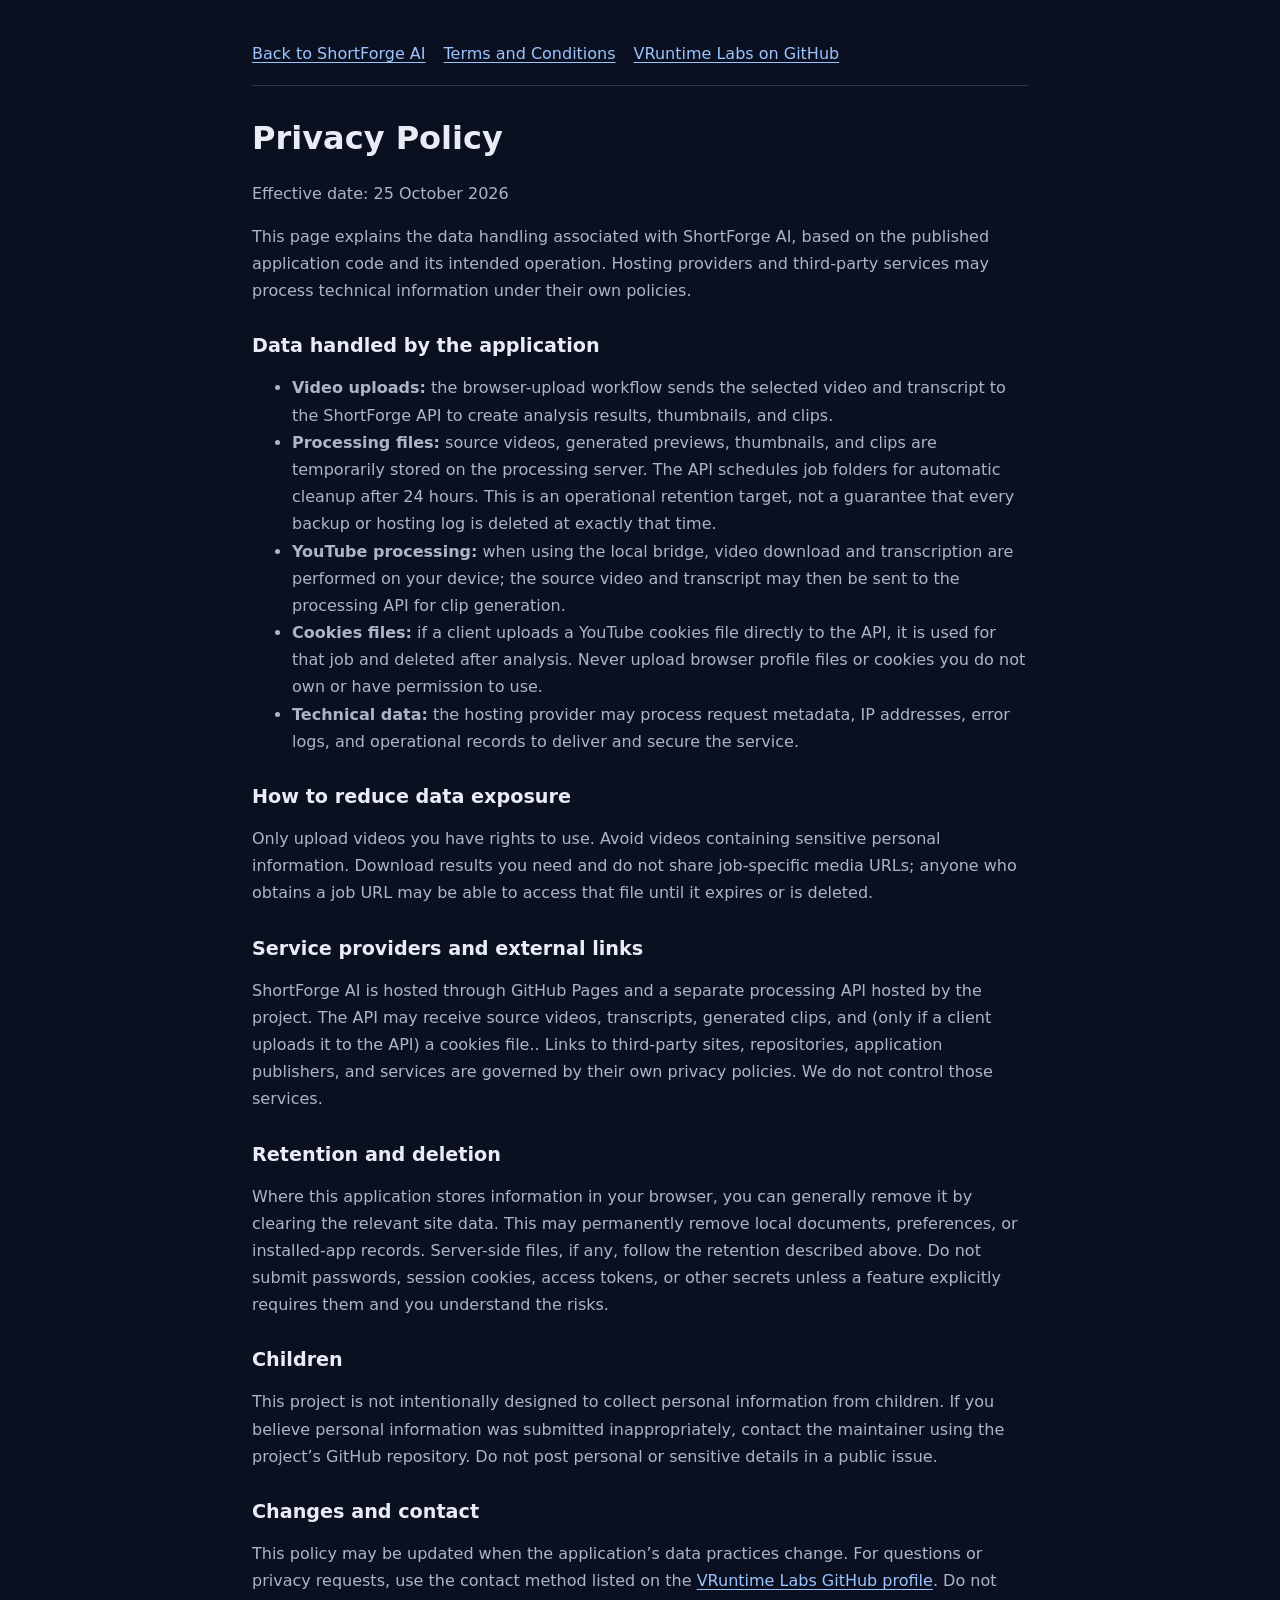
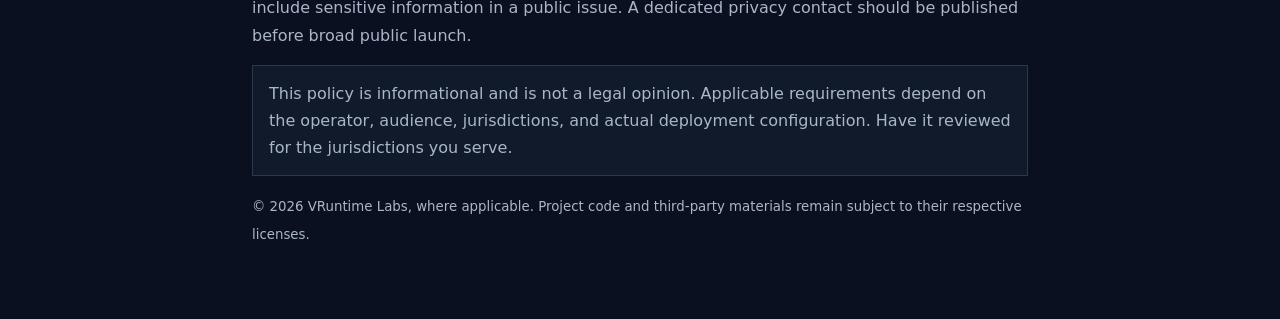
==== privacy.html @ 400a758c "Add project privacy policy" ====
<!doctype html>
<html lang="en">
<head>
  <meta charset="utf-8">
  <meta name="viewport" content="width=device-width, initial-scale=1">
  <meta name="theme-color" content="#0b1020">
  <meta name="description" content="ShortForge AI privacy policy.">
  <title>Privacy Policy | ShortForge AI</title>
  <style>
    :root{color-scheme:dark;--bg:#0b1020;--panel:#111a2b;--text:#e8edf5;--muted:#aab6c8;--line:#2b374b;--link:#9cc4ff}
    *{box-sizing:border-box}body{margin:0;background:var(--bg);color:var(--text);font:16px/1.7 system-ui,-apple-system,Segoe UI,sans-serif}
    main{max-width:820px;margin:0 auto;padding:40px 22px 72px}nav{display:flex;gap:18px;flex-wrap:wrap;border-bottom:1px solid var(--line);padding-bottom:18px;margin-bottom:32px}
    a{color:var(--link);text-underline-offset:3px}h1,h2{line-height:1.25}h1{font-size:2rem}h2{font-size:1.2rem;margin-top:30px}p,li{color:var(--muted)}.notice{border:1px solid var(--line);padding:14px 16px;background:var(--panel)}small{color:var(--muted)}
  </style>
</head>
<body><main>
  <nav><a href="./">Back to ShortForge AI</a><a href="./terms.html">Terms and Conditions</a><a href="https://github.com/vruntime-labs">VRuntime Labs on GitHub</a></nav>
  <h1>Privacy Policy</h1>
  <p>Effective date: 25 October 2026</p>
  <p>This page explains the data handling associated with ShortForge AI, based on the published application code and its intended operation. Hosting providers and third-party services may process technical information under their own policies.</p>
  <h2>Data handled by the application</h2>
  <ul>
    <li><strong>Video uploads:</strong> the browser-upload workflow sends the selected video and transcript to the ShortForge API to create analysis results, thumbnails, and clips.</li>
    <li><strong>Processing files:</strong> source videos, generated previews, thumbnails, and clips are temporarily stored on the processing server. The API schedules job folders for automatic cleanup after 24 hours. This is an operational retention target, not a guarantee that every backup or hosting log is deleted at exactly that time.</li>
    <li><strong>YouTube processing:</strong> when using the local bridge, video download and transcription are performed on your device; the source video and transcript may then be sent to the processing API for clip generation.</li>
    <li><strong>Cookies files:</strong> if a client uploads a YouTube cookies file directly to the API, it is used for that job and deleted after analysis. Never upload browser profile files or cookies you do not own or have permission to use.</li>
    <li><strong>Technical data:</strong> the hosting provider may process request metadata, IP addresses, error logs, and operational records to deliver and secure the service.</li>
  </ul>
  <h2>How to reduce data exposure</h2><p>Only upload videos you have rights to use. Avoid videos containing sensitive personal information. Download results you need and do not share job-specific media URLs; anyone who obtains a job URL may be able to access that file until it expires or is deleted.</p>
  <h2>Service providers and external links</h2>
  <p>ShortForge AI is hosted through GitHub Pages and a separate processing API hosted by the project. The API may receive source videos, transcripts, generated clips, and (only if a client uploads it to the API) a cookies file.. Links to third-party sites, repositories, application publishers, and services are governed by their own privacy policies. We do not control those services.</p>
  <h2>Retention and deletion</h2>
  <p>Where this application stores information in your browser, you can generally remove it by clearing the relevant site data. This may permanently remove local documents, preferences, or installed-app records. Server-side files, if any, follow the retention described above. Do not submit passwords, session cookies, access tokens, or other secrets unless a feature explicitly requires them and you understand the risks.</p>
  <h2>Children</h2>
  <p>This project is not intentionally designed to collect personal information from children. If you believe personal information was submitted inappropriately, contact the maintainer using the project’s GitHub repository. Do not post personal or sensitive details in a public issue.</p>
  <h2>Changes and contact</h2>
  <p>This policy may be updated when the application’s data practices change. For questions or privacy requests, use the contact method listed on the <a href="https://github.com/vruntime-labs">VRuntime Labs GitHub profile</a>. Do not include sensitive information in a public issue. A dedicated privacy contact should be published before broad public launch.</p>
  <p class="notice">This policy is informational and is not a legal opinion. Applicable requirements depend on the operator, audience, jurisdictions, and actual deployment configuration. Have it reviewed for the jurisdictions you serve.</p>
  <small>© 2026 VRuntime Labs, where applicable. Project code and third-party materials remain subject to their respective licenses.</small>
</main></body></html>
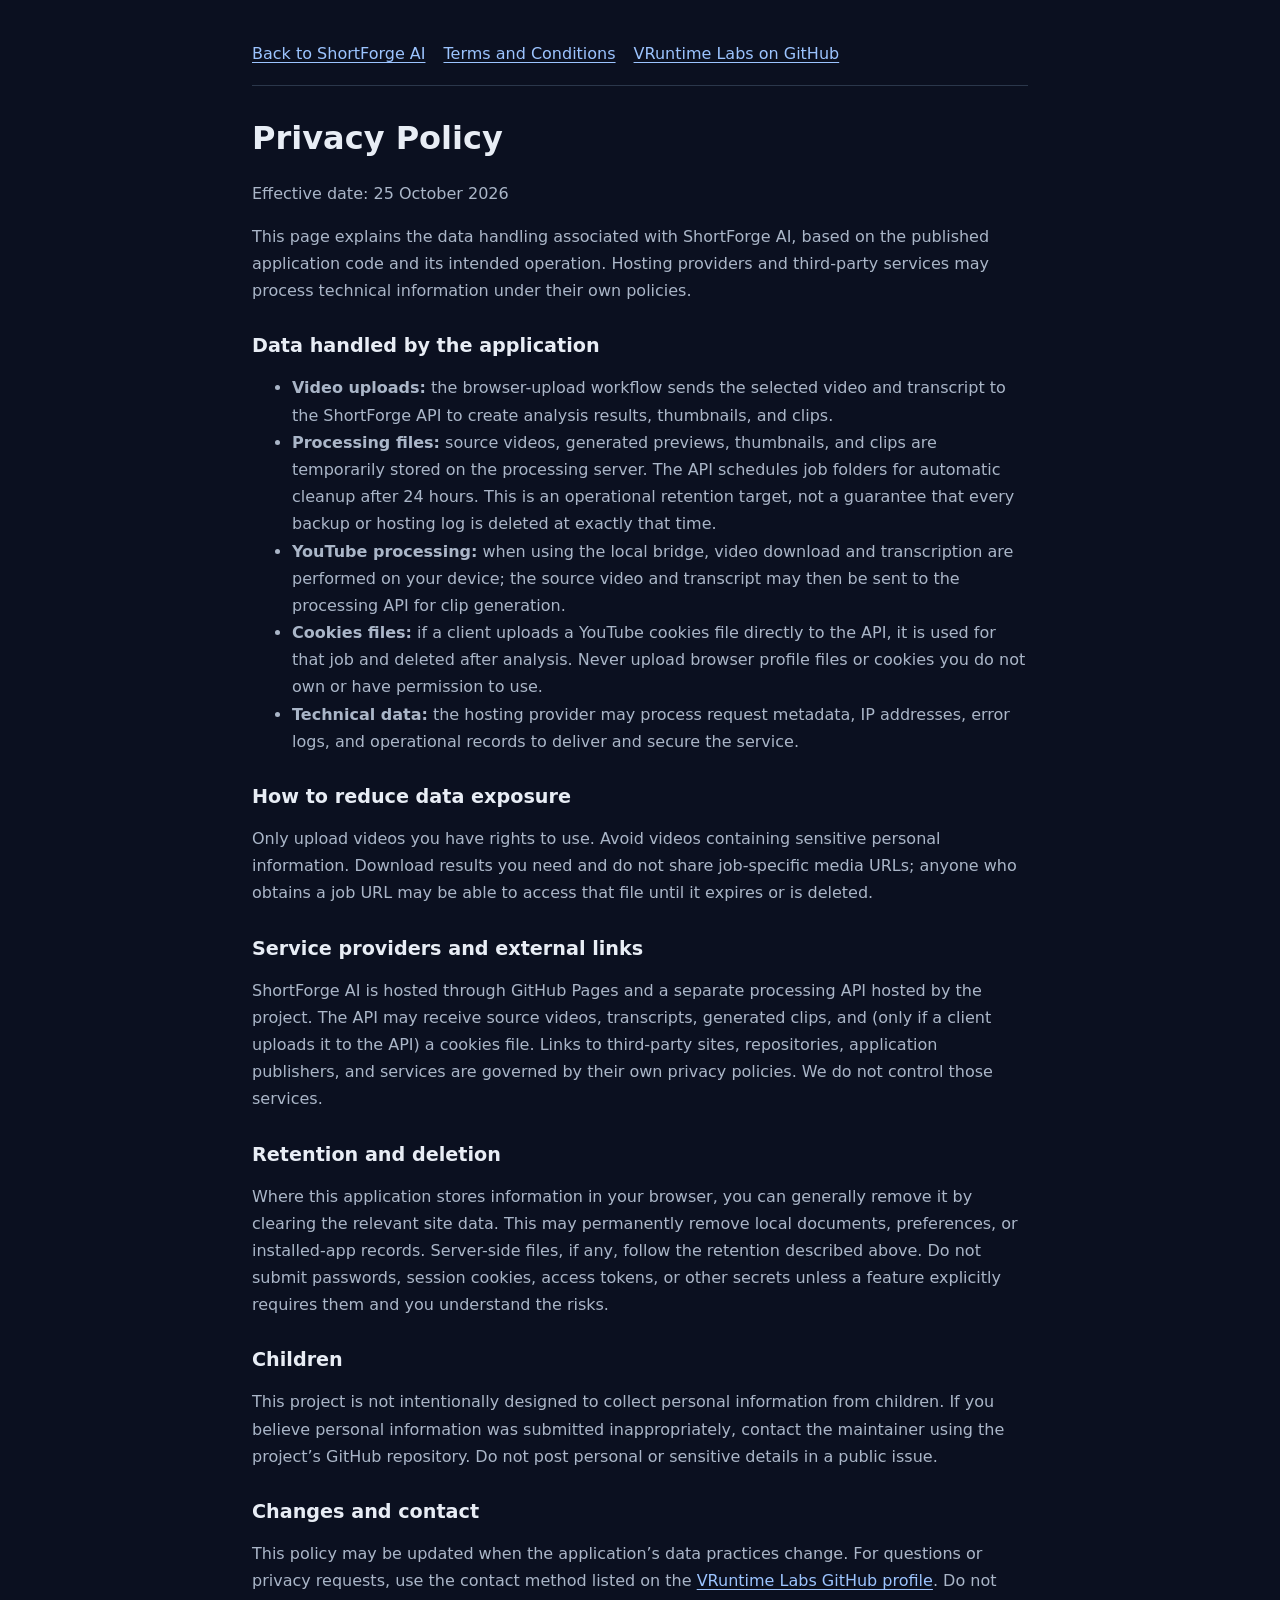
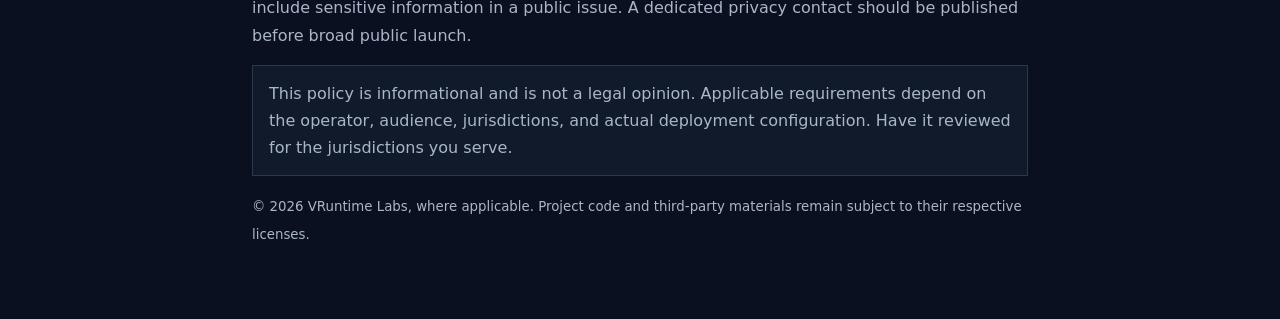
==== commit 6c9dbc59: "Polish privacy policy punctuation" ====
--- a/privacy.html
+++ b/privacy.html
@@ -28,7 +28,7 @@
   </ul>
   <h2>How to reduce data exposure</h2><p>Only upload videos you have rights to use. Avoid videos containing sensitive personal information. Download results you need and do not share job-specific media URLs; anyone who obtains a job URL may be able to access that file until it expires or is deleted.</p>
   <h2>Service providers and external links</h2>
-  <p>ShortForge AI is hosted through GitHub Pages and a separate processing API hosted by the project. The API may receive source videos, transcripts, generated clips, and (only if a client uploads it to the API) a cookies file.. Links to third-party sites, repositories, application publishers, and services are governed by their own privacy policies. We do not control those services.</p>
+  <p>ShortForge AI is hosted through GitHub Pages and a separate processing API hosted by the project. The API may receive source videos, transcripts, generated clips, and (only if a client uploads it to the API) a cookies file. Links to third-party sites, repositories, application publishers, and services are governed by their own privacy policies. We do not control those services.</p>
   <h2>Retention and deletion</h2>
   <p>Where this application stores information in your browser, you can generally remove it by clearing the relevant site data. This may permanently remove local documents, preferences, or installed-app records. Server-side files, if any, follow the retention described above. Do not submit passwords, session cookies, access tokens, or other secrets unless a feature explicitly requires them and you understand the risks.</p>
   <h2>Children</h2>
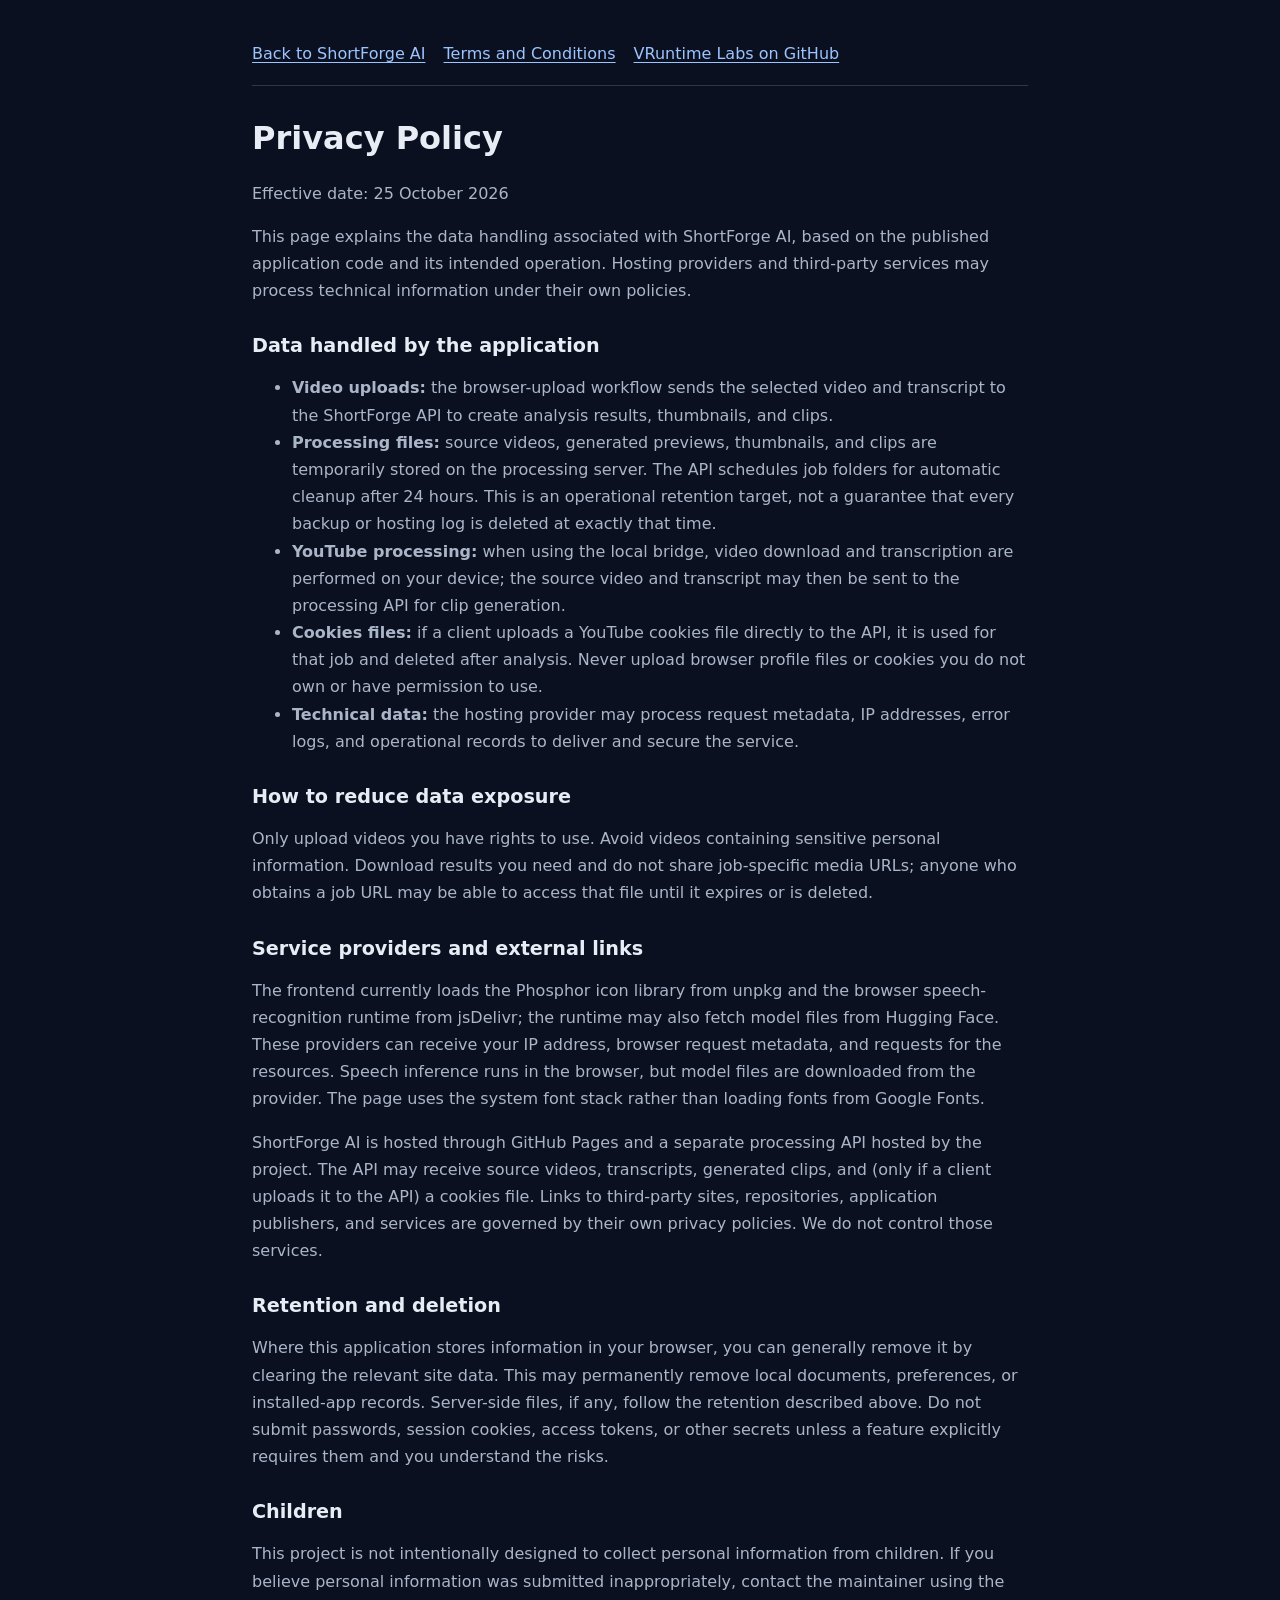
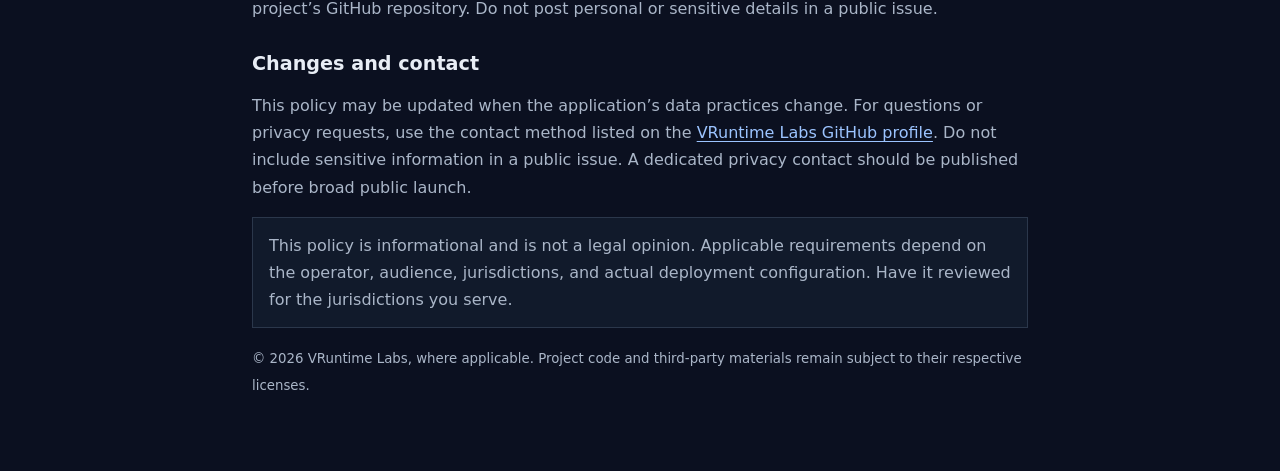
==== commit bf71f51b: "Disclose third-party frontend and model resource requests" ====
--- a/privacy.html
+++ b/privacy.html
@@ -28,6 +28,7 @@
   </ul>
   <h2>How to reduce data exposure</h2><p>Only upload videos you have rights to use. Avoid videos containing sensitive personal information. Download results you need and do not share job-specific media URLs; anyone who obtains a job URL may be able to access that file until it expires or is deleted.</p>
   <h2>Service providers and external links</h2>
+  <p>The frontend currently loads the Phosphor icon library from unpkg and the browser speech-recognition runtime from jsDelivr; the runtime may also fetch model files from Hugging Face. These providers can receive your IP address, browser request metadata, and requests for the resources. Speech inference runs in the browser, but model files are downloaded from the provider. The page uses the system font stack rather than loading fonts from Google Fonts.</p>
   <p>ShortForge AI is hosted through GitHub Pages and a separate processing API hosted by the project. The API may receive source videos, transcripts, generated clips, and (only if a client uploads it to the API) a cookies file. Links to third-party sites, repositories, application publishers, and services are governed by their own privacy policies. We do not control those services.</p>
   <h2>Retention and deletion</h2>
   <p>Where this application stores information in your browser, you can generally remove it by clearing the relevant site data. This may permanently remove local documents, preferences, or installed-app records. Server-side files, if any, follow the retention described above. Do not submit passwords, session cookies, access tokens, or other secrets unless a feature explicitly requires them and you understand the risks.</p>
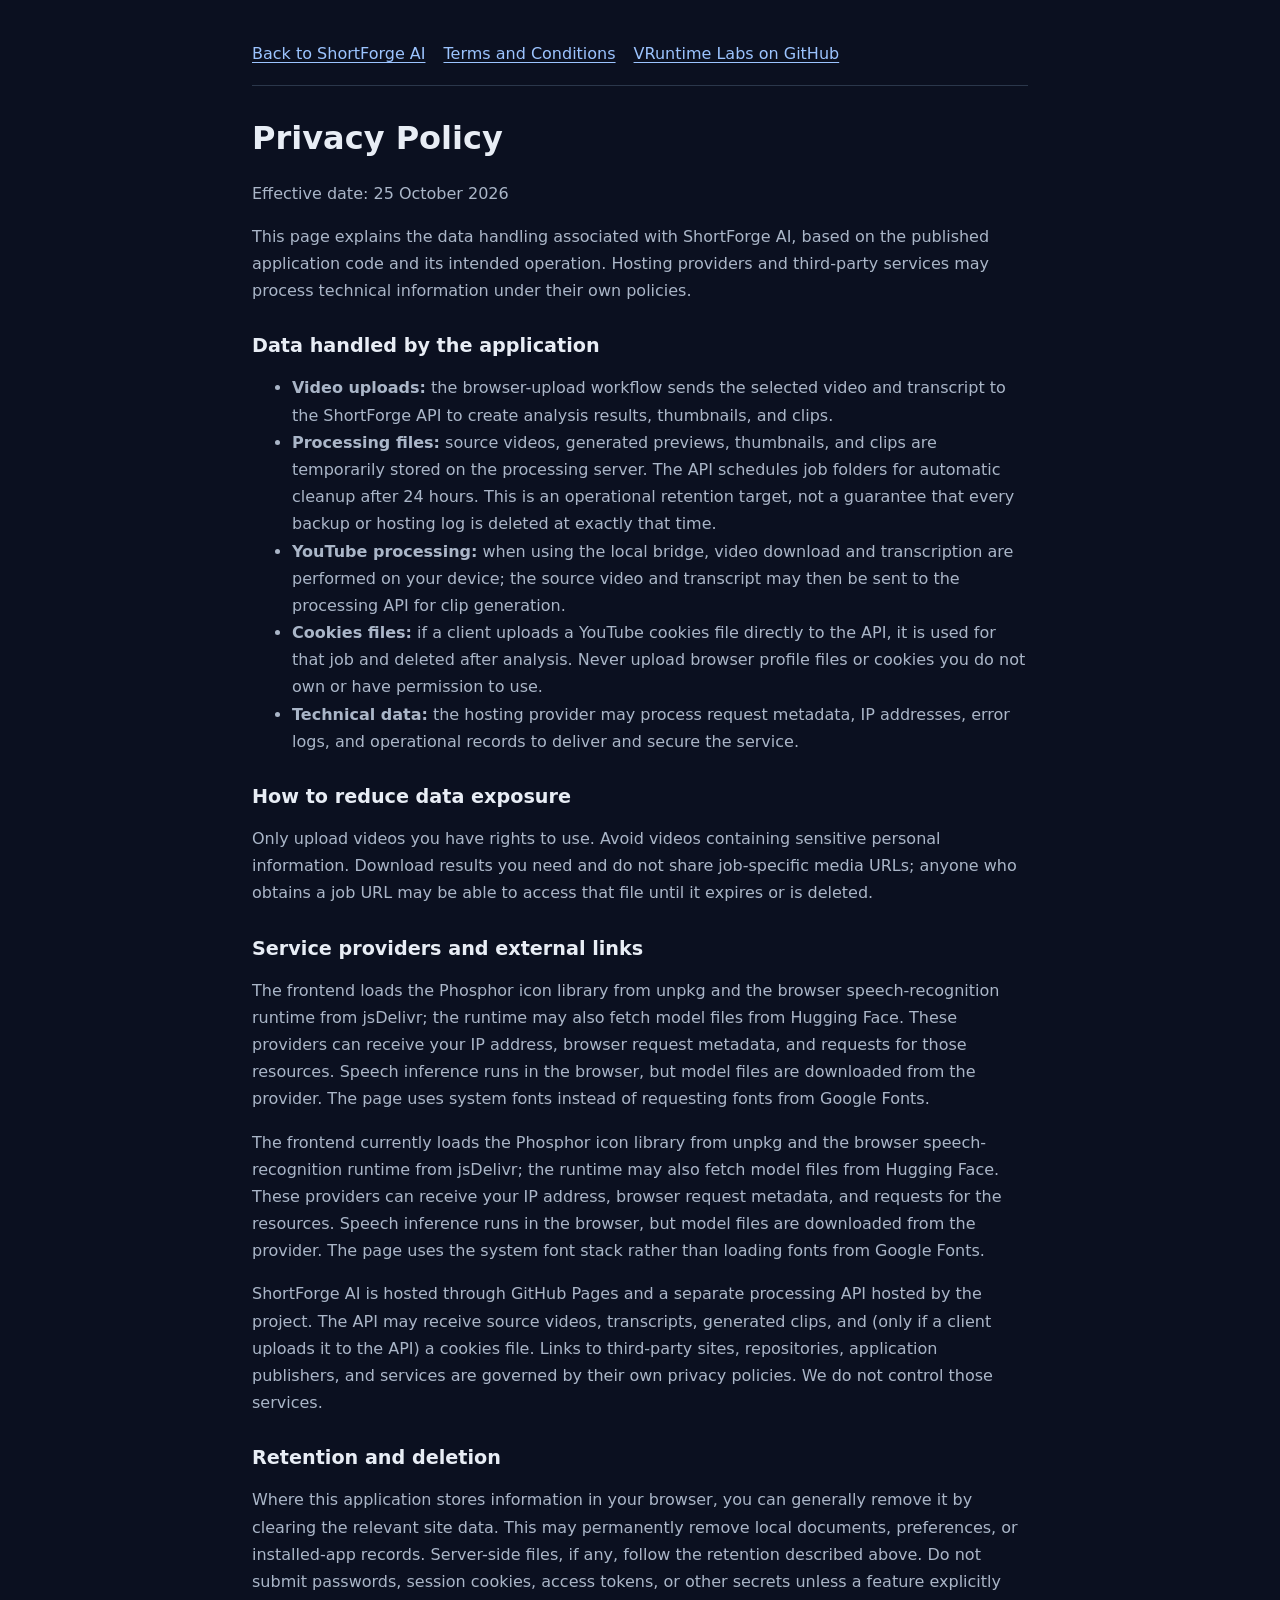
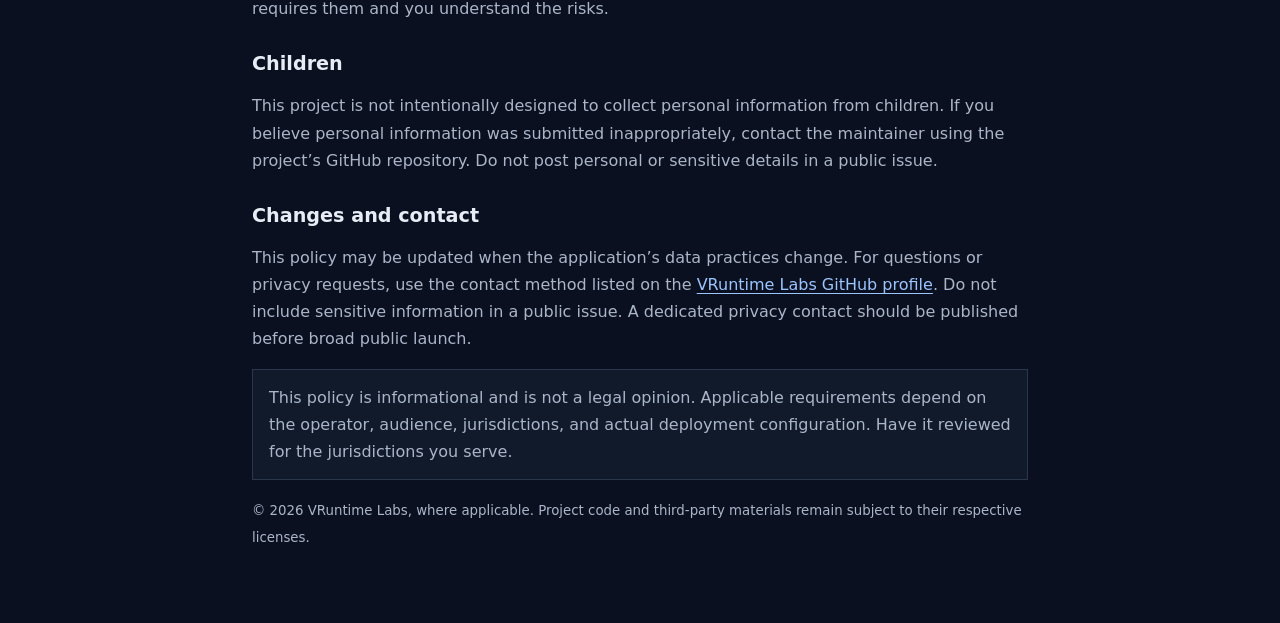
==== commit 4980e57e: "Document third-party frontend resource requests" ====
--- a/privacy.html
+++ b/privacy.html
@@ -28,6 +28,7 @@
   </ul>
   <h2>How to reduce data exposure</h2><p>Only upload videos you have rights to use. Avoid videos containing sensitive personal information. Download results you need and do not share job-specific media URLs; anyone who obtains a job URL may be able to access that file until it expires or is deleted.</p>
   <h2>Service providers and external links</h2>
+  <p>The frontend loads the Phosphor icon library from unpkg and the browser speech-recognition runtime from jsDelivr; the runtime may also fetch model files from Hugging Face. These providers can receive your IP address, browser request metadata, and requests for those resources. Speech inference runs in the browser, but model files are downloaded from the provider. The page uses system fonts instead of requesting fonts from Google Fonts.</p>
   <p>The frontend currently loads the Phosphor icon library from unpkg and the browser speech-recognition runtime from jsDelivr; the runtime may also fetch model files from Hugging Face. These providers can receive your IP address, browser request metadata, and requests for the resources. Speech inference runs in the browser, but model files are downloaded from the provider. The page uses the system font stack rather than loading fonts from Google Fonts.</p>
   <p>ShortForge AI is hosted through GitHub Pages and a separate processing API hosted by the project. The API may receive source videos, transcripts, generated clips, and (only if a client uploads it to the API) a cookies file. Links to third-party sites, repositories, application publishers, and services are governed by their own privacy policies. We do not control those services.</p>
   <h2>Retention and deletion</h2>
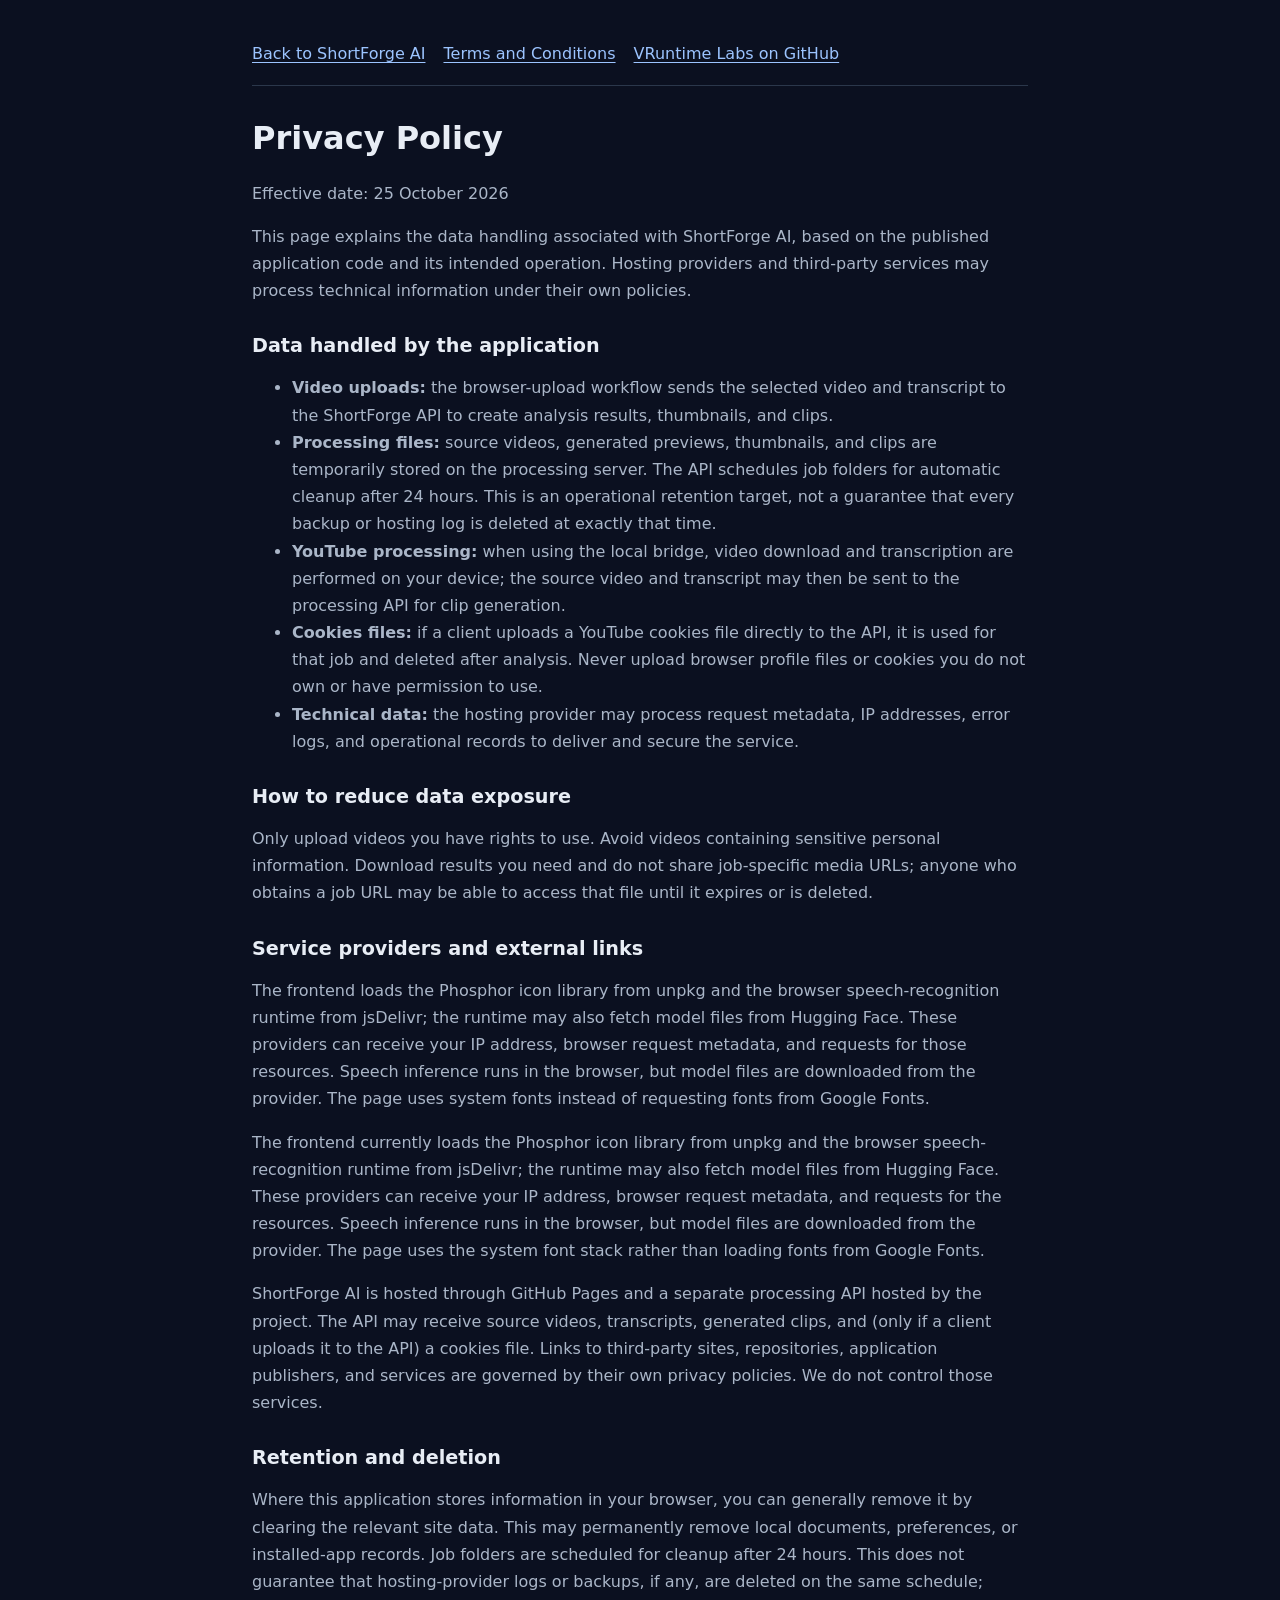
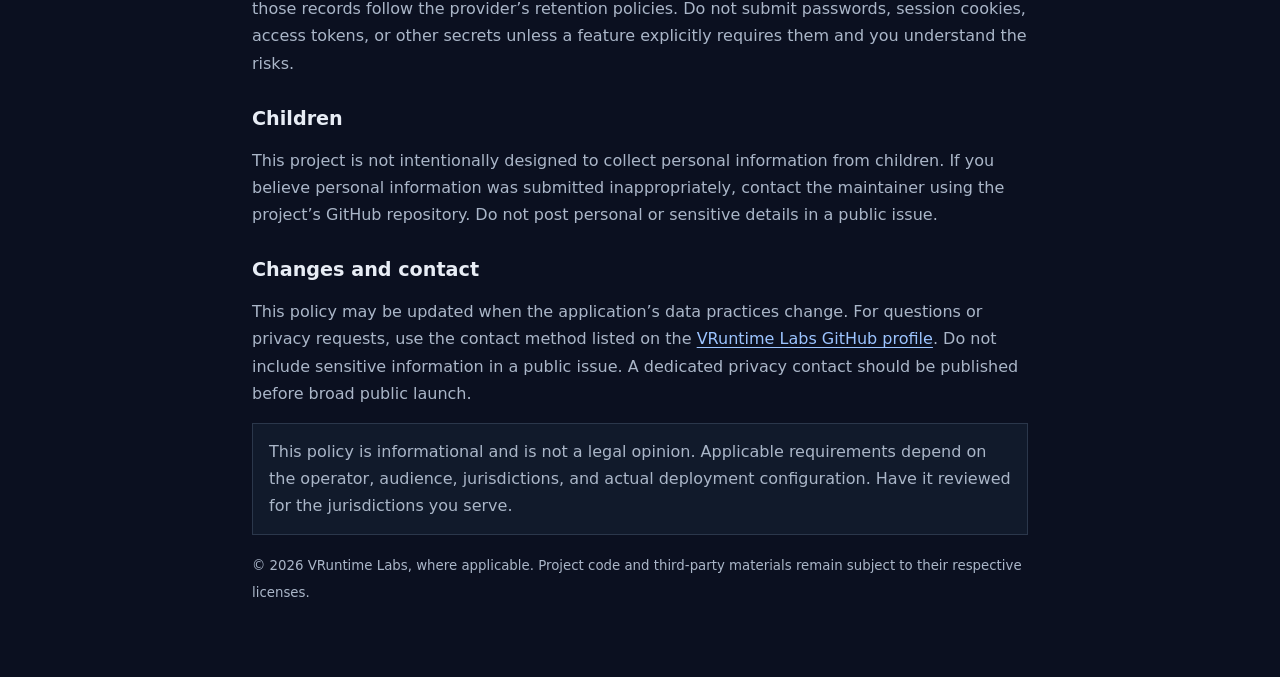
==== commit 7dfb0948: "Clarify data retention and deletion limits" ====
--- a/privacy.html
+++ b/privacy.html
@@ -32,7 +32,7 @@
   <p>The frontend currently loads the Phosphor icon library from unpkg and the browser speech-recognition runtime from jsDelivr; the runtime may also fetch model files from Hugging Face. These providers can receive your IP address, browser request metadata, and requests for the resources. Speech inference runs in the browser, but model files are downloaded from the provider. The page uses the system font stack rather than loading fonts from Google Fonts.</p>
   <p>ShortForge AI is hosted through GitHub Pages and a separate processing API hosted by the project. The API may receive source videos, transcripts, generated clips, and (only if a client uploads it to the API) a cookies file. Links to third-party sites, repositories, application publishers, and services are governed by their own privacy policies. We do not control those services.</p>
   <h2>Retention and deletion</h2>
-  <p>Where this application stores information in your browser, you can generally remove it by clearing the relevant site data. This may permanently remove local documents, preferences, or installed-app records. Server-side files, if any, follow the retention described above. Do not submit passwords, session cookies, access tokens, or other secrets unless a feature explicitly requires them and you understand the risks.</p>
+  <p>Where this application stores information in your browser, you can generally remove it by clearing the relevant site data. This may permanently remove local documents, preferences, or installed-app records. Job folders are scheduled for cleanup after 24 hours. This does not guarantee that hosting-provider logs or backups, if any, are deleted on the same schedule; those records follow the provider’s retention policies. Do not submit passwords, session cookies, access tokens, or other secrets unless a feature explicitly requires them and you understand the risks.</p>
   <h2>Children</h2>
   <p>This project is not intentionally designed to collect personal information from children. If you believe personal information was submitted inappropriately, contact the maintainer using the project’s GitHub repository. Do not post personal or sensitive details in a public issue.</p>
   <h2>Changes and contact</h2>
